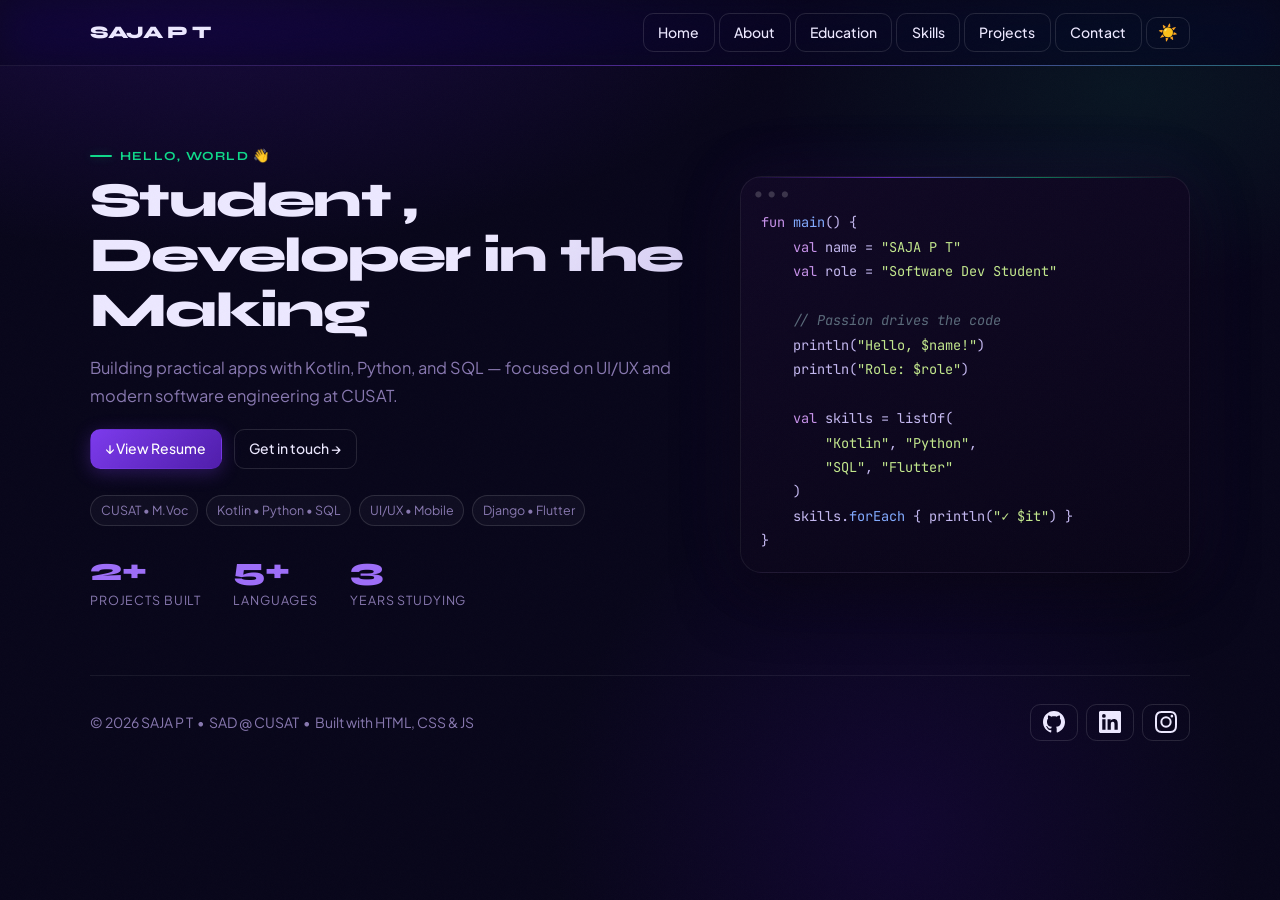
==== index.html @ 7a828aad "commit" ====
<!doctype html>
<html lang="en" data-theme="dark">
<head>
  <meta charset="utf-8">
  <meta name="viewport" content="width=device-width, initial-scale=1">
  <title>Home • SAJA P T</title>
  <meta name="description" content="Portfolio of SAJA P T — M.Voc Software Application Development student at CUSAT. Kotlin, Python, SQL, UI/UX.">
  <link rel="preconnect" href="https://fonts.googleapis.com">
  <link rel="preconnect" href="https://fonts.gstatic.com" crossorigin>
  <link href="https://fonts.googleapis.com/css2?family=Syne:wght@400;600;700;800&family=Plus+Jakarta+Sans:wght@400;500;600&family=JetBrains+Mono:wght@400;500&display=swap" rel="stylesheet">
  <link rel="stylesheet" href="css/styles.css">
</head>
<body>

  <header class="site-header">
    <div class="nav container">
      <a class="logo" href="home.html">SAJA P T</a>
      <div class="nav-right">
        <a class="btn" href="home.html">Home</a>
        <a class="btn" href="about.html">About</a>
        <a class="btn" href="education.html">Education</a>
        <a class="btn" href="skills.html">Skills</a>
        <a class="btn" href="projects.html">Projects</a>
        <a class="btn" href="contact.html">Contact</a>
        <button class="theme-toggle" aria-label="Toggle theme">☀️</button>
      </div>
    </div>
  </header>

  <main>
    <!-- ── Hero ── -->
    <section class="hero container" aria-labelledby="hero-title">
      <div>
        <p class="kicker">Hello, world 👋</p>
        <h1 id="hero-title">Student , Developer in the Making </h1>
        <p class="subtitle">
          Building practical apps with Kotlin, Python, and SQL — focused on UI/UX and modern software engineering at CUSAT.
        </p>

        <div class="cta">
          <a class="btn primary" href="assets/SAJA_PT.pdf" target="_blank" rel="noopener">↓ View Resume</a>
          <a class="btn" href="contact.html">Get in touch →</a>
        </div>

        <div class="meta" style="margin-top:1.1rem">
          <span class="pill">CUSAT • M.Voc</span>
          <span class="pill">Kotlin • Python • SQL</span>
          <span class="pill">UI/UX • Mobile</span>
          <span class="pill">Django • Flutter</span>
        </div>

        <div class="hero-stats">
          <div class="stat-item">
            <div class="stat-num">2+</div>
            <div class="stat-label">Projects Built</div>
          </div>
          <div class="stat-item">
            <div class="stat-num">5+</div>
            <div class="stat-label">Languages</div>
          </div>
          <div class="stat-item">
            <div class="stat-num">3</div>
            <div class="stat-label">Years Studying</div>
          </div>
        </div>
      </div>

      <!-- Code card -->
      <div class="code-card" aria-hidden="true">
<pre><code class="code"><span class="kw">fun</span> <span class="fn">main</span>() {
    <span class="kw">val</span> name = <span class="str">"SAJA P T"</span>
    <span class="kw">val</span> role = <span class="str">"Software Dev Student"</span>

    <span class="co">// Passion drives the code</span>
    println(<span class="str">"Hello, $name!"</span>)
    println(<span class="str">"Role: $role"</span>)

    <span class="kw">val</span> skills = listOf(
        <span class="str">"Kotlin"</span>, <span class="str">"Python"</span>,
        <span class="str">"SQL"</span>, <span class="str">"Flutter"</span>
    )
    skills.<span class="fn">forEach</span> { println(<span class="str">"✓ $it"</span>) }
}</code></pre>
      </div>
    </section>

  
  <footer class="footer container">
  <p>© <span id="year"></span> SAJA P T &nbsp;•&nbsp; SAD @ CUSAT &nbsp;•&nbsp; Built with HTML, CSS &amp; JS</p>
  <ul class="social">
    <li>
      <a class="btn" href="https://github.com/Saja-abbas" target="_blank" rel="noopener" aria-label="GitHub">
        <svg xmlns="http://www.w3.org/2000/svg" width="22" height="22" viewBox="0 0 24 24" fill="currentColor">
          <path d="M12 0C5.37 0 0 5.37 0 12c0 5.3 3.438 9.8 8.205 11.385.6.113.82-.258.82-.577 0-.285-.01-1.04-.015-2.04-3.338.724-4.042-1.61-4.042-1.61-.546-1.385-1.335-1.755-1.335-1.755-1.087-.744.084-.729.084-.729 1.205.084 1.838 1.236 1.838 1.236 1.07 1.835 2.809 1.305 3.495.998.108-.776.417-1.305.76-1.605-2.665-.3-5.466-1.332-5.466-5.93 0-1.31.465-2.38 1.235-3.22-.135-.303-.54-1.523.105-3.176 0 0 1.005-.322 3.3 1.23.96-.267 1.98-.399 3-.405 1.02.006 2.04.138 3 .405 2.28-1.552 3.285-1.23 3.285-1.23.645 1.653.24 2.873.12 3.176.765.84 1.23 1.91 1.23 3.22 0 4.61-2.805 5.625-5.475 5.92.42.36.81 1.096.81 2.22 0 1.606-.015 2.896-.015 3.286 0 .315.21.69.825.57C20.565 21.795 24 17.295 24 12c0-6.63-5.37-12-12-12z"/>
        </svg>
      </a>
    </li>
    <li>
      <a class="btn" href="https://linkedin.com/in/saja-pt" target="_blank" rel="noopener" aria-label="LinkedIn">
        <svg xmlns="http://www.w3.org/2000/svg" width="22" height="22" viewBox="0 0 24 24" fill="currentColor">
          <path d="M20.447 20.452h-3.554v-5.569c0-1.328-.027-3.037-1.852-3.037-1.853 0-2.136 1.445-2.136 2.939v5.667H9.351V9h3.414v1.561h.046c.477-.9 1.637-1.85 3.37-1.85 3.601 0 4.267 2.37 4.267 5.455v6.286zM5.337 7.433a2.062 2.062 0 0 1-2.063-2.065 2.064 2.064 0 1 1 2.063 2.065zm1.782 13.019H3.555V9h3.564v11.452zM22.225 0H1.771C.792 0 0 .774 0 1.729v20.542C0 23.227.792 24 1.771 24h20.451C23.2 24 24 23.227 24 22.271V1.729C24 .774 23.2 0 22.222 0h.003z"/>
        </svg>
      </a>
    </li>
    <li>
      <a class="btn" href="https://instagram.com/saja_bbas" target="_blank" rel="noopener" aria-label="Instagram">
        <svg xmlns="http://www.w3.org/2000/svg" width="22" height="22" viewBox="0 0 24 24" fill="currentColor">
          <path d="M12 2.163c3.204 0 3.584.012 4.85.07 3.252.148 4.771 1.691 4.919 4.919.058 1.265.069 1.645.069 4.849 0 3.205-.012 3.584-.069 4.849-.149 3.225-1.664 4.771-4.919 4.919-1.266.058-1.644.07-4.85.07-3.204 0-3.584-.012-4.849-.07-3.26-.149-4.771-1.699-4.919-4.92-.058-1.265-.07-1.644-.07-4.849 0-3.204.013-3.583.07-4.849.149-3.227 1.664-4.771 4.919-4.919 1.266-.057 1.645-.069 4.849-.069zM12 0C8.741 0 8.333.014 7.053.072 2.695.272.273 2.69.073 7.052.014 8.333 0 8.741 0 12c0 3.259.014 3.668.072 4.948.2 4.358 2.618 6.78 6.98 6.98C8.333 23.986 8.741 24 12 24c3.259 0 3.668-.014 4.948-.072 4.354-.2 6.782-2.618 6.979-6.98.059-1.28.073-1.689.073-4.948 0-3.259-.014-3.667-.072-4.947-.196-4.354-2.617-6.78-6.979-6.98C15.668.014 15.259 0 12 0zm0 5.838a6.162 6.162 0 1 0 0 12.324 6.162 6.162 0 0 0 0-12.324zM12 16a4 4 0 1 1 0-8 4 4 0 0 1 0 8zm6.406-11.845a1.44 1.44 0 1 0 0 2.881 1.44 1.44 0 0 0 0-2.881z"/>
        </svg>
      </a>
    </li>
  </ul>
</footer>

  <script src="javascript/script.js" defer></script>
</body>
</html>
---- css/styles.css ----
/* ═══════════════════════════════════════════════
   SAJA P T — Portfolio Stylesheet
   Design: Deep Space / Refined Dark
   ═══════════════════════════════════════════════ */

/* ── Google Fonts ── */
@import url('https://fonts.googleapis.com/css2?family=Syne:wght@400;600;700;800&family=Plus+Jakarta+Sans:wght@400;500;600&family=JetBrains+Mono:wght@400;500&display=swap');

/* ── Design Tokens ── */
:root {
  --bg:         #08061a;
  --bg-2:       #0d0a24;
  --panel:      rgba(14, 10, 36, 0.72);
  --panel-s:    #0d0a26;
  --text:       #ece8ff;
  --muted:      #8878b0;
  --dim:        #5a4d80;
  --pri:        #7c3aed;
  --pri-light:  #9d6ef8;
  --pri-dark:   #4f1dab;
  --acc:        #0fd98a;
  --acc-dark:   #09a569;
  --danger:     #f43f5e;
  --border:     rgba(255,255,255,.065);
  --border-hi:  rgba(255,255,255,.12);
  --glow-pri:   rgba(124,58,237,.4);
  --glow-acc:   rgba(15,217,138,.3);
  --shadow:     0 20px 60px rgba(0,0,0,.55);
  --shadow-sm:  0 8px 24px rgba(0,0,0,.4);
  --r:          1rem;
  --r-sm:       .65rem;
  --r-lg:       1.35rem;
  --font-d:     'Syne', system-ui, sans-serif;
  --font-b:     'Plus Jakarta Sans', system-ui, sans-serif;
  --font-m:     'JetBrains Mono', ui-monospace, monospace;
  --ease:       cubic-bezier(.4,0,.2,1);
  --spring:     cubic-bezier(.34,1.56,.64,1);
  --t:          .22s;
  --ts:         .4s;
}

[data-theme="light"] {
  --bg:         #f2eeff;
  --bg-2:       #e8e0ff;
  --panel:      rgba(255,255,255,.8);
  --panel-s:    #ffffff;
  --text:       #180f36;
  --muted:      #6b5a9a;
  --dim:        #9485bc;
  --pri:        #6d28d9;
  --pri-light:  #7c3aed;
  --pri-dark:   #5b21b6;
  --acc:        #059669;
  --acc-dark:   #047857;
  --border:     rgba(0,0,0,.07);
  --border-hi:  rgba(0,0,0,.13);
  --glow-pri:   rgba(109,40,217,.25);
  --glow-acc:   rgba(5,150,105,.2);
  --shadow:     0 20px 60px rgba(80,40,200,.1);
  --shadow-sm:  0 8px 24px rgba(80,40,200,.07);
}

/* ── Keyframes ── */
@keyframes fadeUp   { from{opacity:0;transform:translateY(22px)} to{opacity:1;transform:none} }
@keyframes fadeIn   { from{opacity:0} to{opacity:1} }
@keyframes scaleIn  { from{opacity:0;transform:scale(.93)} to{opacity:1;transform:scale(1)} }
@keyframes slideX   { from{opacity:0;transform:translateX(-16px)} to{opacity:1;transform:none} }
@keyframes float    { 0%,100%{transform:translateY(0)} 50%{transform:translateY(-9px)} }
@keyframes pulse-ring {
  0%{box-shadow:0 0 0 0 var(--glow-pri)}
  70%{box-shadow:0 0 0 10px transparent}
  100%{box-shadow:0 0 0 0 transparent}
}
@keyframes shimmer-line {
  0%{background-position:-200% 0}
  100%{background-position:200% 0}
}
@keyframes spin-conic {
  from{transform:rotate(0)} to{transform:rotate(360deg)}
}
@keyframes bar-grow {
  from{width:0}
  to{width:var(--w)}
}
@keyframes dot-blink {
  0%,100%{opacity:.2} 50%{opacity:1}
}
@keyframes typewriter {
  from{clip-path:inset(0 100% 0 0)}
  to{clip-path:inset(0 0 0 0)}
}
@keyframes gradient-shift {
  0%{background-position:0% 50%}
  50%{background-position:100% 50%}
  100%{background-position:0% 50%}
}

/* ── Reset & Base ── */
*,*::before,*::after{box-sizing:border-box;margin:0;padding:0}
html{scroll-behavior:smooth;scroll-padding-top:76px;font-size:16px}

body {
  font-family: var(--font-b);
  color: var(--text);
  background: var(--bg);
  background-image:
    radial-gradient(ellipse 80vw 55vh at 15% -5%, rgba(90,25,210,.22) 0%, transparent 60%),
    radial-gradient(ellipse 50vw 40vh at 88% 10%, rgba(15,217,138,.07) 0%, transparent 55%),
    radial-gradient(ellipse 45vw 65vh at 70% 92%, rgba(70,10,170,.15) 0%, transparent 60%);
  background-attachment: fixed;
  line-height: 1.68;
  -webkit-font-smoothing: antialiased;
  transition: background-color var(--ts) var(--ease), color var(--ts) var(--ease);
  min-height: 100vh;
}

/* Grain */
body::after {
  content:'';
  position:fixed;
  inset:0;
  pointer-events:none;
  z-index:999;
  opacity:.022;
  background-image:url("data:image/svg+xml,%3Csvg viewBox='0 0 256 256' xmlns='http://www.w3.org/2000/svg'%3E%3Cfilter id='n'%3E%3CfeTurbulence type='fractalNoise' baseFrequency='.9' numOctaves='4' stitchTiles='stitch'/%3E%3C/filter%3E%3Crect width='100%25' height='100%25' filter='url(%23n)'/%3E%3C/svg%3E");
  background-size:160px;
}

.container { width:min(1100px,92%); margin-inline:auto; position:relative; z-index:1 }

/* ── HEADER ── */
.site-header {
  position:sticky;
  top:0;
  z-index:100;
  background: rgba(8,6,26,.55);
  backdrop-filter: saturate(200%) blur(20px);
  -webkit-backdrop-filter: saturate(200%) blur(20px);
  border-bottom: 1px solid var(--border);
  animation: fadeIn .5s var(--ease) both;
  transition: background var(--t);
}
[data-theme="light"] .site-header {
  background: rgba(240,234,255,.72);
}

/* shimmer border on header bottom */
.site-header::after {
  content:'';
  position:absolute;
  bottom:-1px; left:0; right:0;
  height:1px;
  background: linear-gradient(90deg, transparent 0%, var(--pri) 30%, var(--acc) 60%, transparent 100%);
  background-size:200% 100%;
  animation: shimmer-line 5s linear infinite;
  opacity:.6;
}

.nav {
  display:flex;
  align-items:center;
  justify-content:space-between;
  padding:.8rem 0;
  gap:1rem;
}

.logo {
  font-family: var(--font-d);
  font-weight:800;
  font-size:1.1rem;
  letter-spacing:-.02em;
  color: var(--text);
  text-decoration:none;
  position:relative;
  transition: color var(--t);
}
.logo::after {
  content:'';
  position:absolute;
  bottom:-2px; left:0;
  width:0; height:2px;
  background: linear-gradient(90deg, var(--pri), var(--acc));
  border-radius:2px;
  transition: width var(--spring) .3s;
}
.logo:hover::after { width:100% }

.nav-right {
  display:flex;
  gap:.25rem;
  align-items:center;
  flex-wrap:wrap;
}

/* ── BUTTONS ── */
.btn {
  display:inline-flex;
  align-items:center;
  gap:.4rem;
  border: 1px solid var(--border-hi);
  color: var(--text);
  padding:.44rem .9rem;
  border-radius: var(--r-sm);
  text-decoration:none;
  font-family: var(--font-b);
  font-size:.875rem;
  font-weight:500;
  cursor:pointer;
  background:transparent;
  position:relative;
  overflow:hidden;
  transition:
    background var(--t) var(--ease),
    border-color var(--t),
    color var(--t),
    transform var(--spring) .05s,
    box-shadow var(--t);
  white-space:nowrap;
}
.btn::before {
  content:'';
  position:absolute; inset:0;
  background:linear-gradient(135deg,rgba(255,255,255,.09) 0%,transparent 55%);
  opacity:0;
  transition: opacity var(--t);
  pointer-events:none;
}
.btn:hover { background:rgba(255,255,255,.06); transform:translateY(-1px); box-shadow:var(--shadow-sm) }
.btn:hover::before { opacity:1 }
.btn:active { transform:scale(.96) }

.btn.primary {
  background: linear-gradient(135deg, var(--pri), var(--pri-dark));
  border-color:transparent;
  color:#fff;
  box-shadow: 0 4px 18px rgba(124,58,237,.3);
}
.btn.primary:hover { box-shadow: 0 8px 30px var(--glow-pri); transform:translateY(-2px) }

.btn.glow {
  background: linear-gradient(135deg, var(--pri), var(--pri-dark));
  color:#fff;
  border:none;
  box-shadow: 0 6px 24px var(--glow-pri);
  animation: pulse-ring 2.5s ease infinite;
}
.btn.glow:hover {
  animation:none;
  box-shadow: 0 10px 36px var(--glow-pri);
  transform:translateY(-2px) scale(1.025);
}

.nav-right a.btn.active {
  background: linear-gradient(135deg, var(--pri), var(--pri-dark));
  border-color:transparent;
  color:#fff;
  box-shadow: 0 4px 20px rgba(124,58,237,.28);
}

.theme-toggle {
  background:none;
  border:1px solid var(--border-hi);
  color:var(--text);
  padding:.44rem .7rem;
  border-radius:var(--r-sm);
  cursor:pointer;
  font-size:1rem;
  line-height:1;
  transition: transform var(--spring), background var(--t), border-color var(--t);
}
.theme-toggle:hover {
  background:rgba(255,255,255,.07);
  transform: rotate(22deg) scale(1.12);
}

/* ── HERO ── */
.hero {
  display:grid;
  grid-template-columns: 1.15fr .85fr;
  gap:2.5rem;
  align-items:center;
  padding:4.5rem 0 3rem;
}
.hero > *:first-child { animation: fadeUp .7s .1s var(--ease) both }
.hero > *:last-child  { animation: scaleIn .7s .25s var(--ease) both }

.kicker {
  display:inline-flex;
  align-items:center;
  gap:.5rem;
  color: var(--acc);
  font-weight:700;
  letter-spacing:.1em;
  text-transform:uppercase;
  font-size:.78rem;
  font-family: var(--font-d);
}
.kicker::before {
  content:'';
  display:inline-block;
  width:22px; height:2px;
  background:var(--acc);
  border-radius:2px;
  box-shadow:0 0 10px var(--glow-acc);
}

h1 {
  font-family: var(--font-d);
  font-size: clamp(2rem, 3.8vw, 3.2rem);
  line-height:1.13;
  letter-spacing:-.035em;
  font-weight:800;
  margin:.4rem 0 1rem;
  background: linear-gradient(135deg, var(--text) 30%, rgba(180,150,255,.75) 100%);
  background-size:200% 200%;
  -webkit-background-clip:text;
  -webkit-text-fill-color:transparent;
  background-clip:text;
}

h2 {
  font-family: var(--font-d);
  font-size:1.55rem;
  font-weight:700;
  letter-spacing:-.025em;
  margin:0 0 1.25rem;
}

h3 {
  font-family: var(--font-d);
  font-size:1.05rem;
  font-weight:700;
  letter-spacing:-.015em;
  margin:0 0 .4rem;
}

.subtitle {
  color:var(--muted);
  max-width:58ch;
  font-size:1.02rem;
  line-height:1.7;
}

.cta { margin-top:1.25rem; display:flex; gap:.75rem; flex-wrap:wrap }

.pill {
  display:inline-block;
  padding:.28rem .6rem;
  border:1px solid var(--border-hi);
  border-radius:999px;
  margin:.5rem .3rem 0 0;
  font-size:.78rem;
  color:var(--muted);
  background:rgba(255,255,255,.03);
  transition: background var(--t), border-color var(--t), color var(--t), transform var(--spring);
  cursor:default;
}
.pill:hover {
  background: rgba(124,58,237,.14);
  border-color: rgba(124,58,237,.4);
  color:#c4b5fd;
  transform:translateY(-2px) scale(1.04);
}

/* Code card */
.code-card {
  background: linear-gradient(160deg, #100824, #090518);
  border:1px solid var(--border);
  border-radius: var(--r-lg);
  box-shadow: var(--shadow), 0 0 70px rgba(124,58,237,.1);
  position:relative;
  overflow:hidden;
  animation: float 6s ease-in-out infinite;
  transition: box-shadow var(--t), transform var(--t);
}
.code-card:hover {
  animation-play-state:paused;
  box-shadow: var(--shadow), 0 0 90px rgba(124,58,237,.2);
  transform:scale(1.01);
}
/* Top gradient line */
.code-card::before {
  content:'';
  position:absolute;
  top:0; left:0; right:0; height:1px;
  background: linear-gradient(90deg, transparent, rgba(124,58,237,.7), rgba(15,217,138,.5), transparent);
}
/* Terminal dots */
.code-card::after {
  content:'⬤ ⬤ ⬤';
  position:absolute;
  top:.75rem; left:.9rem;
  font-size:.38rem;
  letter-spacing:.45em;
  color:rgba(255,255,255,.18);
  pointer-events:none;
}
.code {
  font-family: var(--font-m);
  font-size:.85rem;
  color:#c4b8f0;
  padding:2.1rem 1.3rem 1.2rem;
  display:block;
  overflow:auto;
  line-height:1.8;
}
.code .kw  { color:#c792ea }
.code .fn  { color:#82aaff }
.code .str { color:#c3e88d }
.code .co  { color:#5a6a7a; font-style:italic }

/* ── SECTIONS ── */
.section { padding:2.75rem 0 }

.section-header {
  display:flex;
  align-items:baseline;
  justify-content:space-between;
  gap:1rem;
  margin-bottom:1.5rem;
  flex-wrap:wrap;
}
.section h2 {
  margin:0;
  position:relative;
  display:inline-block;
}
.section h2::after {
  content:'';
  position:absolute;
  bottom:-5px; left:0;
  width:38%; height:2px;
  background: linear-gradient(90deg, var(--pri), transparent);
  border-radius:2px;
}

.muted { color:var(--muted) }

/* ── GRID / PANEL ── */
.grid { display:grid; gap:1rem }
.skills   { grid-template-columns:repeat(auto-fit, minmax(200px, 1fr)) }
.projects { grid-template-columns:repeat(auto-fit, minmax(280px, 1fr)) }

.panel {
  background: var(--panel);
  border: 1px solid var(--border);
  border-radius: var(--r);
  padding: 1.25rem;
  backdrop-filter: blur(14px);
  -webkit-backdrop-filter: blur(14px);
  position:relative;
  overflow:hidden;
  transition:
    transform var(--spring) .04s,
    box-shadow var(--t),
    border-color var(--t);
}
.panel::before {
  content:'';
  position:absolute; inset:0;
  background: linear-gradient(135deg, rgba(124,58,237,.06) 0%, transparent 55%);
  opacity:0;
  transition: opacity var(--t);
  pointer-events:none;
}
.panel:hover {
  transform: translateY(-4px);
  box-shadow: var(--shadow-sm), 0 0 34px rgba(124,58,237,.12);
  border-color: rgba(124,58,237,.28);
}
.panel:hover::before { opacity:1 }

/* Skill panel accent top line */
.skill-panel {
  border-top: 2px solid transparent;
  transition: border-color var(--t), transform var(--spring), box-shadow var(--t);
}
.skill-panel:hover { border-color: var(--pri) }

.skill-icon {
  font-size:1.6rem;
  margin-bottom:.6rem;
  display:block;
  filter: drop-shadow(0 0 8px rgba(124,58,237,.4));
  transition: transform var(--spring);
}
.panel:hover .skill-icon { transform: scale(1.15) rotate(-3deg) }

/* ── TAGS ── */
.tags {
  list-style:none;
  display:flex;
  gap:.4rem;
  margin:.8rem 0 0;
  padding:0;
  flex-wrap:wrap;
}
.tags li {
  font-size:.75rem;
  font-weight:500;
  padding:.22rem .55rem;
  border-radius:.45rem;
  background:rgba(124,58,237,.13);
  color:#c4b5fd;
  border:1px solid rgba(124,58,237,.2);
  transition: background var(--t), transform var(--spring);
}
.tags li:hover {
  background:rgba(124,58,237,.28);
  transform:scale(1.06);
}

/* ── CARD ── */
.card {
  background: var(--panel);
  border:1px solid var(--border);
  border-radius: var(--r-lg);
  padding:1.75rem;
  backdrop-filter: blur(16px);
  -webkit-backdrop-filter: blur(16px);
  box-shadow: var(--shadow);
  position:relative;
  overflow:hidden;
  transition: box-shadow var(--t), border-color var(--t);
}
.card::before {
  content:'';
  position:absolute;
  top:0; left:0;
  width:100%; height:3px;
  background: linear-gradient(90deg, var(--pri), var(--acc));
  opacity:.6;
}
.card:hover {
  box-shadow: var(--shadow), 0 0 50px rgba(124,58,237,.12);
  border-color: rgba(124,58,237,.22);
}

/* ── CONTACT ── */
.contact-wrap {
  display:grid;
  grid-template-columns:1.2fr .8fr;
  gap:1.25rem;
}
@media(max-width:900px){ .contact-wrap{ grid-template-columns:1fr } }

/* Fields */
.field { position:relative; margin-bottom:1rem }
.field:last-child { margin-bottom:0 }

.field input,
.field textarea {
  width:100%;
  background: rgba(10,6,28,.65);
  color:var(--text);
  border:1px solid var(--border-hi);
  border-radius:.75rem;
  padding:1.1rem 1rem .85rem;
  font-family:var(--font-b);
  font-size:.93rem;
  transition: border-color var(--t), box-shadow var(--t), background var(--t);
  resize:vertical;
}
[data-theme="light"] .field input,
[data-theme="light"] .field textarea {
  background:rgba(255,255,255,.75);
  color:#180f36;
  border-color:rgba(0,0,0,.1);
}
.field label {
  position:absolute;
  left:1rem; top:1rem;
  color:var(--muted);
  pointer-events:none;
  font-size:.93rem;
  transition: top .16s var(--ease), font-size .16s, color .16s, letter-spacing .16s;
  background:transparent;
}
.field input:focus,
.field textarea:focus {
  outline:none;
  border-color:var(--pri);
  box-shadow: 0 0 0 3px rgba(124,58,237,.2), 0 4px 20px rgba(0,0,0,.25);
  background:rgba(124,58,237,.04);
}
.field input:not(:placeholder-shown)+label,
.field textarea:not(:placeholder-shown)+label,
.field input:focus+label,
.field textarea:focus+label {
  top:.32rem;
  font-size:.7rem;
  color:var(--pri-light);
  letter-spacing:.04em;
}

.form-row {
  display:grid;
  grid-template-columns:1fr 1fr;
  gap:1rem;
}
@media(max-width:720px){ .form-row{ grid-template-columns:1fr } }

.form-actions {
  display:flex;
  gap:.75rem;
  align-items:center;
  justify-content:flex-end;
  margin-top:1.25rem;
}

/* ── ABOUT ── */
.about-intro {
  max-width:70ch;
  line-height:1.8;
  margin-bottom:1.75rem;
}
.about-intro p { margin-bottom:.75rem; color:var(--muted) }
.about-intro p:last-child { color:var(--text) }

.about-grid {
  display:grid;
  grid-template-columns:240px 1fr;
  gap:1.25rem;
  align-items:start;
}
@media(max-width:900px){ .about-grid{ grid-template-columns:1fr } }

.avatar {
  margin:0;
  background:var(--panel);
  border:1px solid var(--border);
  border-radius:var(--r-lg);
  padding:1rem;
  display:flex;
  align-items:center;
  justify-content:center;
  box-shadow:var(--shadow);
  position:relative;
  overflow:visible;
}
/* Spinning conic ring on hover */
.avatar .ring {
  position:absolute;
  inset:-3px;
  border-radius:calc(var(--r-lg) + 3px);
  background: conic-gradient(from 0deg, var(--pri) 0%, var(--acc) 40%, #e879f9 70%, var(--pri) 100%);
  opacity:0;
  animation: spin-conic 4s linear infinite;
  transition: opacity var(--ts);
  z-index:-1;
  border-radius:calc(var(--r-lg) + 3px);
}
.avatar:hover .ring { opacity:.7 }
.avatar img {
  display:block;
  width:100%;
  max-width:210px;
  aspect-ratio:1/1;
  object-fit:cover;
  border-radius:50%;
  border:3px solid rgba(255,255,255,.08);
  transition: transform var(--spring), box-shadow var(--t);
}
.avatar:hover img {
  transform:scale(1.04);
  box-shadow:0 0 36px var(--glow-pri);
}

.personal-grid {
  display:grid;
  grid-template-columns:repeat(2, minmax(200px,1fr));
  gap:.8rem 1.25rem;
}
.personal-grid dt {
  font-size:.78rem;
  font-weight:600;
  text-transform:uppercase;
  letter-spacing:.07em;
  color:var(--muted);
  margin-bottom:.2rem;
}
.personal-grid dd { margin:0; font-size:.95rem }
@media(max-width:640px){ .personal-grid{ grid-template-columns:1fr } }

/* ── EDUCATION ── */
.list-edu {
  list-style:none;
  padding:0; margin:0;
  display:grid;
  gap:1rem;
}
.list-edu li {
  background:var(--panel);
  border:1px solid var(--border);
  border-left:3px solid var(--pri);
  border-radius:var(--r);
  padding:1.25rem 1.35rem;
  backdrop-filter:blur(12px);
  position:relative;
  transition: transform var(--spring), box-shadow var(--t), border-color var(--t);
}
.list-edu li:hover {
  transform:translateX(5px);
  box-shadow:var(--shadow-sm), -5px 0 30px rgba(124,58,237,.1);
  border-left-color:var(--acc);
}
.list-edu .edu-year {
  font-size:.78rem;
  font-family:var(--font-m);
  color:var(--muted);
  margin-top:.4rem;
  display:inline-block;
  padding:.15rem .5rem;
  border:1px solid var(--border-hi);
  border-radius:.4rem;
  background:rgba(255,255,255,.04);
}
.list-edu strong { font-size:1.02rem; font-family:var(--font-d); letter-spacing:-.01em }

/* ── SKILL BAR ── */
.skill-bar-wrap { margin-top:.65rem }
.skill-bar-label {
  display:flex;
  justify-content:space-between;
  font-size:.8rem;
  margin-bottom:.3rem;
  color:var(--muted);
}
.skill-bar {
  height:5px;
  background:rgba(255,255,255,.07);
  border-radius:99px;
  overflow:hidden;
}
.skill-bar-fill {
  height:100%;
  background: linear-gradient(90deg, var(--pri), var(--acc));
  border-radius:99px;
  width:var(--w);
  animation: bar-grow .9s var(--ease) both;
  animation-play-state:paused;
}
.reveal.visible .skill-bar-fill { animation-play-state:running }

/* ── CONTACT ASIDE ── */
.contact-aside p { margin:.4rem 0; font-size:.92rem }
.contact-aside strong { color:var(--text) }
.contact-aside a {
  color:var(--pri-light);
  text-decoration:none;
  position:relative;
  transition:color var(--t);
}
.contact-aside a::after {
  content:'';
  position:absolute;
  bottom:-1px; left:0;
  width:0; height:1px;
  background:var(--pri-light);
  transition:width var(--spring);
}
.contact-aside a:hover { color:#d0bdff }
.contact-aside a:hover::after { width:100% }

.aside-info {
  display:flex;
  align-items:flex-start;
  gap:.65rem;
  padding:.65rem 0;
  border-bottom:1px solid var(--border);
}
.aside-info:last-of-type { border-bottom:none }
.aside-icon {
  width:2rem;
  height:2rem;
  background:rgba(124,58,237,.13);
  border:1px solid rgba(124,58,237,.22);
  border-radius:.5rem;
  display:grid;
  place-items:center;
  font-size:.95rem;
  flex-shrink:0;
  transition:background var(--t), transform var(--spring);
}
.aside-info:hover .aside-icon {
  background:rgba(124,58,237,.25);
  transform:scale(1.1);
}

/* ── PROJECT CARD ── */
.project-card {
  display:flex;
  flex-direction:column;
}
.project-card .project-body { flex:1 }
.project-card h3 {
  font-size:1.08rem;
  margin-bottom:.5rem;
}
.project-card .proj-links {
  display:flex;
  gap:.6rem;
  margin-top:1rem;
  flex-wrap:wrap;
}
.proj-link {
  font-size:.82rem;
  font-weight:600;
  color:var(--pri-light);
  text-decoration:none;
  display:inline-flex;
  align-items:center;
  gap:.3rem;
  padding:.3rem .6rem;
  border:1px solid rgba(124,58,237,.28);
  border-radius:.45rem;
  background:rgba(124,58,237,.07);
  transition: background var(--t), border-color var(--t), transform var(--spring);
}
.proj-link:hover {
  background:rgba(124,58,237,.18);
  border-color:rgba(124,58,237,.5);
  transform:translateY(-2px);
}

/* ── CONTACT LINK PANEL ── */
.contact-link-panel {
  display:grid;
  gap:.6rem;
}
.contact-link-item {
  display:flex;
  align-items:center;
  gap:.85rem;
  padding:.75rem 1rem;
  border:1px solid var(--border);
  border-radius:var(--r-sm);
  background:rgba(255,255,255,.03);
  text-decoration:none;
  color:var(--text);
  transition: background var(--t), border-color var(--t), transform var(--spring);
}
.contact-link-item:hover {
  background:rgba(124,58,237,.1);
  border-color:rgba(124,58,237,.3);
  transform:translateX(4px);
}
.contact-link-item .cli-icon {
  width:2.2rem; height:2.2rem;
  border-radius:.5rem;
  background:rgba(124,58,237,.15);
  display:grid;
  place-items:center;
  font-size:1.05rem;
  flex-shrink:0;
}
.contact-link-item .cli-text { font-size:.9rem }
.contact-link-item .cli-label { font-size:.74rem; color:var(--muted) }

/* ── FOOTER ── */
.footer {
  border-top:1px solid var(--border);
  padding:1.75rem 0;
  margin-top:1rem;
  color:var(--muted);
  display:flex;
  justify-content:space-between;
  align-items:center;
  gap:1rem;
  flex-wrap:wrap;
  font-size:.875rem;
}

.social {
  list-style:none;
  display:flex;
  gap:.5rem;
  margin:0; padding:0;
}
.social a.btn {
  padding:.42rem .75rem;
  font-size:.82rem;
}

/* ── SCROLL REVEAL ── */
.reveal {
  opacity:0;
  transform:translateY(20px);
  transition: opacity .65s var(--ease), transform .65s var(--ease);
  will-change:opacity,transform;
}
.reveal.visible { opacity:1; transform:none }

/* Stagger children */
.stagger > * {
  opacity:0;
  transform:translateY(14px);
  transition: opacity .5s var(--ease), transform .5s var(--ease);
}
.stagger.visible > *:nth-child(1){opacity:1;transform:none;transition-delay:.04s}
.stagger.visible > *:nth-child(2){opacity:1;transform:none;transition-delay:.11s}
.stagger.visible > *:nth-child(3){opacity:1;transform:none;transition-delay:.18s}
.stagger.visible > *:nth-child(4){opacity:1;transform:none;transition-delay:.25s}
.stagger.visible > *:nth-child(5){opacity:1;transform:none;transition-delay:.32s}
.stagger.visible > *:nth-child(6){opacity:1;transform:none;transition-delay:.39s}

/* ── HERO STAT ── */
.hero-stats {
  display:flex;
  gap:2rem;
  margin-top:1.75rem;
  flex-wrap:wrap;
}
.stat-item { text-align:left }
.stat-num {
  font-family:var(--font-d);
  font-size:2rem;
  font-weight:800;
  color:var(--pri-light);
  line-height:1;
  animation:fadeUp .6s .4s var(--ease) both;
}
.stat-label {
  font-size:.78rem;
  color:var(--muted);
  margin-top:.2rem;
  text-transform:uppercase;
  letter-spacing:.07em;
}

/* ── PAGE TITLE BLOCK ── */
.page-title {
  padding:3rem 0 0;
  animation:fadeUp .6s .1s var(--ease) both;
}
.page-title h1 {
  margin-bottom:.3rem;
}
.page-title .subtitle { margin-bottom:2rem }

/* ── MISC ── */
::selection { background:rgba(124,58,237,.35); color:#fff }

:focus-visible {
  outline:2px solid var(--pri);
  outline-offset:3px;
  border-radius:4px;
}

::-webkit-scrollbar { width:7px; height:7px }
::-webkit-scrollbar-track { background:var(--bg-2) }
::-webkit-scrollbar-thumb {
  background:rgba(124,58,237,.35);
  border-radius:99px;
  border:2px solid var(--bg-2);
}
::-webkit-scrollbar-thumb:hover { background:var(--pri) }

/* ── RESPONSIVE ── */
@media(max-width:900px) {
  .hero {
    grid-template-columns:1fr;
    padding:3rem 0 2.25rem;
  }
  .hero > *:last-child {
    max-width:440px;
    margin:0 auto;
    width:100%;
  }
  .hero-stats { gap:1.25rem }
}

@media(max-width:640px) {
  h1 { font-size:clamp(1.75rem, 6vw, 2.4rem) }
  .nav-right {
    gap:.15rem;
  }
  .nav-right .btn { padding:.38rem .6rem; font-size:.8rem }
}

/* Reduce motion */
@media(prefers-reduced-motion:reduce) {
  *,*::before,*::after {
    animation-duration:.01ms!important;
    animation-iteration-count:1!important;
    transition-duration:.01ms!important;
  }
}


.social a:hover svg { color: #0A66C2; } /* LinkedIn blue */
.social li:nth-child(1) a:hover svg { color: #1DB954; } /* or your GitHub color */
.social li:nth-child(3) a:hover svg { color: #E1306C; } /* Instagram pink */
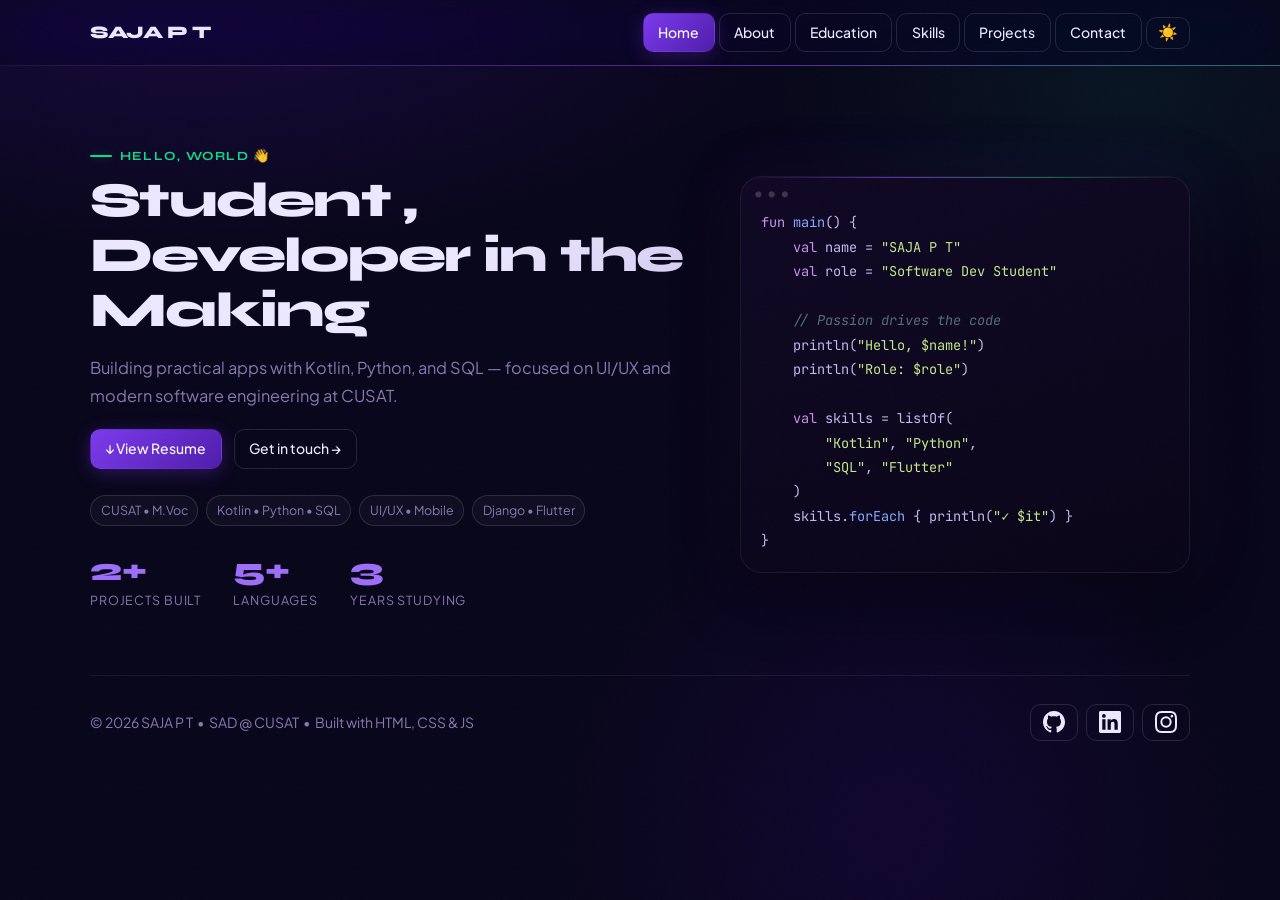
==== commit 0a2437bf: ""home changed as index"" ====
--- a/index.html
+++ b/index.html
@@ -14,9 +14,9 @@
 
   <header class="site-header">
     <div class="nav container">
-      <a class="logo" href="home.html">SAJA P T</a>
+      <a class="logo" href="index.html">SAJA P T</a>
       <div class="nav-right">
-        <a class="btn" href="home.html">Home</a>
+        <a class="btn" href="index.html">Home</a>
         <a class="btn" href="about.html">About</a>
         <a class="btn" href="education.html">Education</a>
         <a class="btn" href="skills.html">Skills</a>
